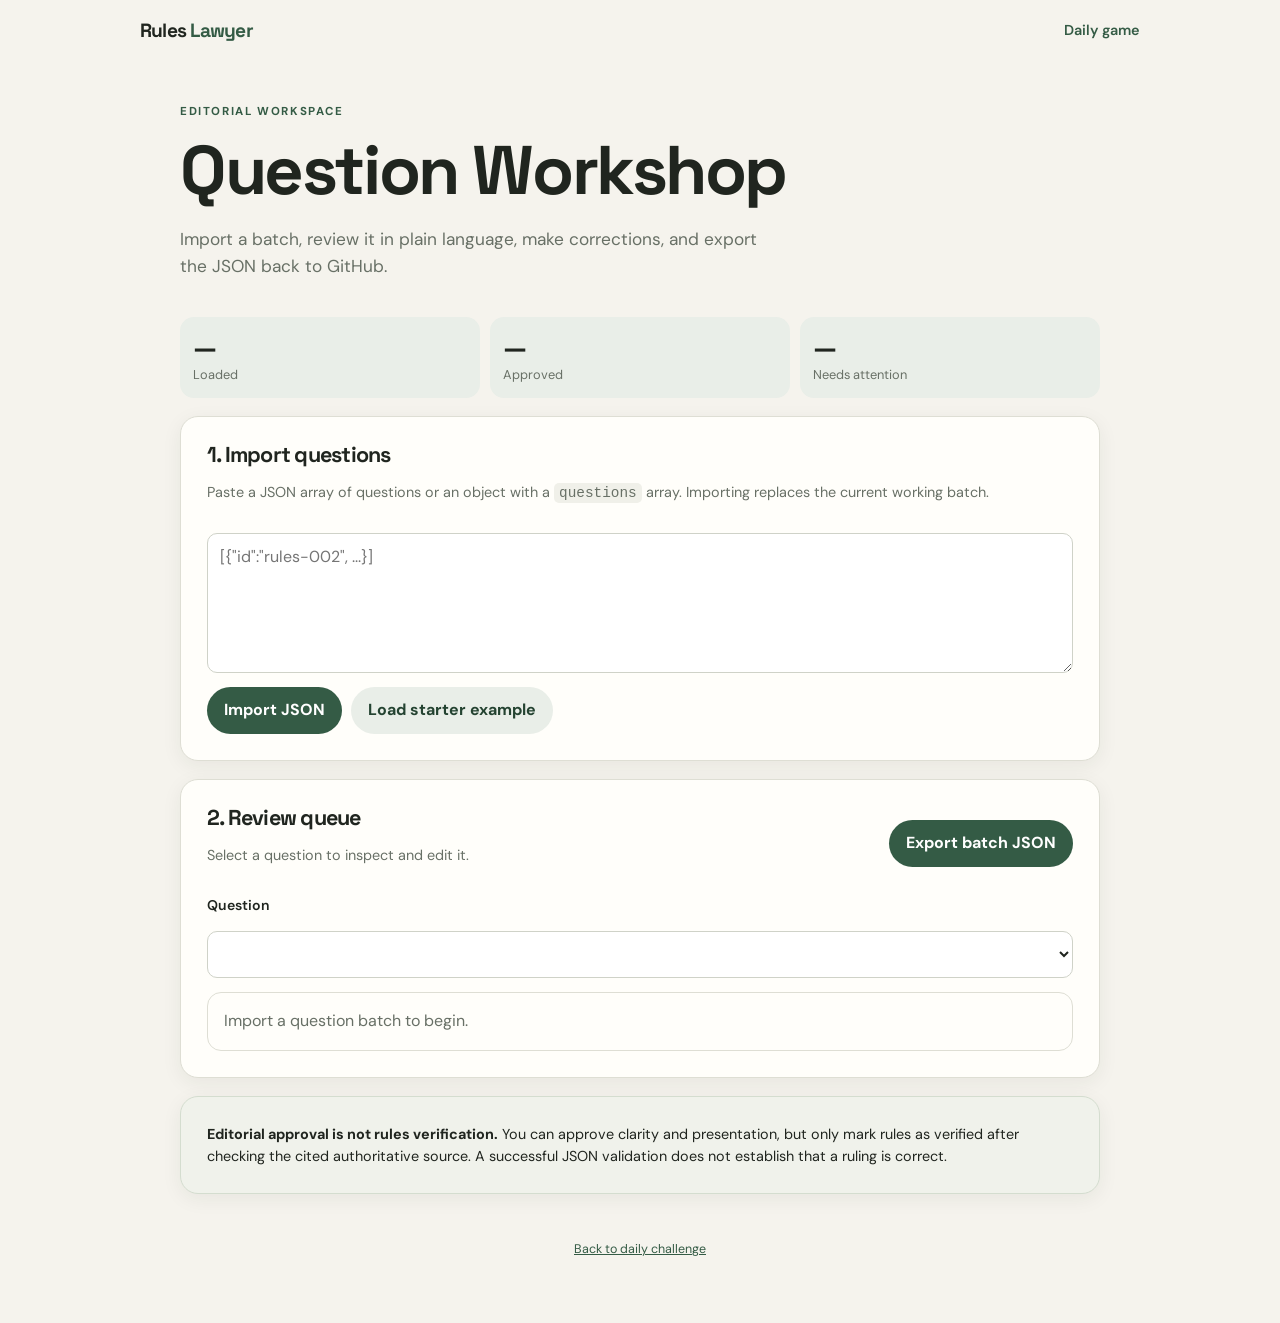
==== workshop.html @ 4f331598 "Add files via upload" ====
<!doctype html>
<html lang="en">
<head>
  <meta charset="utf-8">
  <meta name="viewport" content="width=device-width, initial-scale=1, viewport-fit=cover">
  <meta name="theme-color" content="#f5f3ed">
  <meta name="description" content="Review, correct, preview, and export Rules Lawyer daily puzzle questions.">
  <title>Rules Lawyer — Workshop</title>
  <link rel="stylesheet" href="styles.css">
</head>
<body>
  <header class="site-header">
    <a class="brand" href="index.html">Rules <span>Lawyer</span></a>
    <nav><a href="index.html">Daily game</a></nav>
  </header>
  <main class="container">
    <section class="hero compact">
      <p class="eyebrow">EDITORIAL WORKSPACE</p>
      <h1>Question Workshop</h1>
      <p class="lede">Import a batch, review it in plain language, make corrections, and export the JSON back to GitHub.</p>
    </section>

    <section class="stats-grid" aria-label="Question counts">
      <div class="stat"><strong id="count-total">—</strong><span>Loaded</span></div>
      <div class="stat"><strong id="count-approved">—</strong><span>Approved</span></div>
      <div class="stat"><strong id="count-review">—</strong><span>Needs attention</span></div>
    </section>

    <section class="panel stack">
      <div>
        <h2>1. Import questions</h2>
        <p class="muted">Paste a JSON array of questions or an object with a <code>questions</code> array. Importing replaces the current working batch.</p>
      </div>
      <textarea id="import-json" rows="5" autocapitalize="off" spellcheck="false" placeholder='[{"id":"rules-002", ...}]'></textarea>
      <div class="button-row">
        <button id="import-button" class="button primary">Import JSON</button>
        <button id="load-example" class="button secondary">Load starter example</button>
      </div>
      <p id="import-message" class="message" role="status"></p>
    </section>

    <section class="panel stack">
      <div class="section-heading">
        <div><h2>2. Review queue</h2><p class="muted">Select a question to inspect and edit it.</p></div>
        <button id="export-button" class="button primary">Export batch JSON</button>
      </div>
      <label for="question-select">Question</label>
      <select id="question-select"></select>
      <div id="review-card" class="review-card empty">Import a question batch to begin.</div>
    </section>

    <section class="panel stack" id="editor-panel" hidden>
      <div><h2>3. Edit question</h2><p class="muted">These fields are saved as a local working draft. Export to make the repository copy authoritative.</p></div>
      <div class="form-grid">
        <label>Question ID<input id="edit-id"></label>
        <label>Category<input id="edit-category"></label>
        <label>Difficulty
          <select id="edit-difficulty">
            <option>beginner</option><option>intermediate</option><option>advanced</option>
          </select>
        </label>
        <label>Format<input id="edit-format" placeholder="two-player, Commander, etc."></label>
      </div>
      <label>Scenario<textarea id="edit-scenario" rows="4"></textarea></label>
      <label>Question prompt<textarea id="edit-prompt" rows="2"></textarea></label>
      <div class="stack" id="answer-fields"></div>
      <label>Correct answer
        <select id="edit-answer"></select>
      </label>
      <label>Explanation<textarea id="edit-explanation" rows="5"></textarea></label>
      <label>Learning takeaway<textarea id="edit-takeaway" rows="2"></textarea></label>
      <label>Rules references <span class="muted">(one per line; include CR/IPG/MTR prefix where applicable)</span><textarea id="edit-rules" rows="3"></textarea></label>
      <div class="form-grid">
        <label>Content status
          <select id="edit-status">
            <option value="draft">Draft</option>
            <option value="editorial_review">Editorial review</option>
            <option value="rules_review">Rules review</option>
            <option value="correction_needed">Correction needed</option>
            <option value="approved">Approved</option>
            <option value="rejected">Rejected</option>
          </select>
        </label>
        <label>Rules verification
          <select id="edit-verification">
            <option value="unverified">Unverified</option>
            <option value="needs_expert">Needs expert review</option>
            <option value="verified">Verified by rules reviewer</option>
          </select>
        </label>
      </div>
      <label>Reviewer notes<textarea id="edit-notes" rows="3" placeholder="What should be checked or changed?"></textarea></label>
      <div class="button-row">
        <button id="save-edit" class="button primary">Save local draft</button>
        <button id="copy-review" class="button secondary">Copy review notes</button>
      </div>
      <p id="edit-message" class="message" role="status"></p>
    </section>

    <section class="panel stack" id="preview-panel" hidden>
      <h2>4. Player preview</h2>
      <div id="player-preview"></div>
    </section>

    <section class="panel notice">
      <strong>Editorial approval is not rules verification.</strong>
      You can approve clarity and presentation, but only mark rules as verified after checking the cited authoritative source. A successful JSON validation does not establish that a ruling is correct.
    </section>

    <footer class="site-footer"><a href="index.html">Back to daily challenge</a></footer>
  </main>
  <script type="module" src="src/workshop.js"></script>
</body>
</html>
---- styles.css ----
@import url('https://fonts.googleapis.com/css2?family=DM+Sans:wght@400;500;600;700&family=Space+Grotesk:wght@500;600;700&display=swap');

:root {
  color-scheme: light;
  --ink: #20251f;
  --muted: #687066;
  --paper: #f5f3ed;
  --panel: #fffefa;
  --line: #deded4;
  --accent: #345b45;
  --accent-dark: #244331;
  --soft: #e9eee8;
  --warning: #8a5a16;
  --danger: #a33c35;
  font-family: "DM Sans", system-ui, sans-serif;
}
* { box-sizing: border-box; }
body { margin: 0; background: var(--paper); color: var(--ink); line-height: 1.55; }
a { color: var(--accent); }
button, input, textarea, select { font: inherit; }
.site-header { max-width: 1040px; margin: auto; padding: 18px 20px; display: flex; justify-content: space-between; align-items: center; }
.brand { color: var(--ink); text-decoration: none; font: 700 1.2rem "Space Grotesk", sans-serif; letter-spacing: -.04em; }
.brand span { color: var(--accent); }
.site-header nav a { font-size: .9rem; font-weight: 600; text-decoration: none; }
.container { width: min(100% - 32px, 920px); margin: 0 auto; padding-bottom: 36px; }
.container.narrow { max-width: 680px; }
.hero { padding: 46px 0 28px; }
.hero.compact { padding: 30px 0 20px; }
.eyebrow { color: var(--accent); font-size: .72rem; font-weight: 700; letter-spacing: .14em; }
h1, h2, h3 { font-family: "Space Grotesk", sans-serif; line-height: 1.12; letter-spacing: -.035em; }
h1 { font-size: clamp(2.4rem, 8vw, 4.3rem); margin: 10px 0 14px; }
h2 { font-size: 1.35rem; margin: 0; }
h3 { font-size: 1.05rem; margin: 0; }
.lede { max-width: 590px; color: var(--muted); font-size: 1.08rem; }
.panel { background: var(--panel); border: 1px solid var(--line); border-radius: 18px; padding: clamp(18px, 4vw, 26px); margin: 18px 0; box-shadow: 0 5px 20px #242a2010; }
.stack { display: flex; flex-direction: column; gap: 14px; }
.muted, .message { color: var(--muted); font-size: .9rem; }
.message:empty { display: none; }
.stats-grid { display: grid; grid-template-columns: repeat(3, 1fr); gap: 10px; }
.stat { background: var(--soft); border-radius: 14px; padding: 13px; display: flex; flex-direction: column; }
.stat strong { font: 700 1.7rem "Space Grotesk", sans-serif; }
.stat span { color: var(--muted); font-size: .8rem; }
label { display: flex; flex-direction: column; gap: 6px; font-size: .88rem; font-weight: 600; }
input, textarea, select { width: 100%; border: 1px solid #cfd2c8; border-radius: 10px; padding: 11px 12px; background: white; color: var(--ink); min-width: 0; }
textarea { resize: vertical; line-height: 1.45; }
input:focus, textarea:focus, select:focus, button:focus-visible { outline: 3px solid #9dbba5; outline-offset: 2px; }
.button-row { display: flex; flex-wrap: wrap; gap: 9px; }
.button { border: 0; border-radius: 999px; padding: 11px 17px; font-weight: 700; cursor: pointer; min-height: 44px; }
.button.primary { background: var(--accent); color: white; }
.button.primary:hover { background: var(--accent-dark); }
.button.secondary { background: var(--soft); color: var(--accent-dark); }
.section-heading { display: flex; justify-content: space-between; align-items: center; gap: 12px; flex-wrap: wrap; }
.review-card { border: 1px solid var(--line); border-radius: 14px; padding: 16px; display: flex; flex-direction: column; gap: 12px; }
.review-card.empty { color: var(--muted); }
.pills { display: flex; flex-wrap: wrap; gap: 6px; }
.pill { display: inline-block; padding: 4px 9px; border-radius: 999px; background: var(--soft); color: var(--accent-dark); font-size: .75rem; font-weight: 700; }
.status { color: var(--warning); }
.status.approved { color: var(--accent); }
.status.rejected, .status.correction_needed { color: var(--danger); }
.answer-list { display: grid; gap: 8px; }
.answer-option { border: 1px solid var(--line); border-radius: 11px; padding: 11px; display: flex; gap: 10px; align-items: flex-start; }
.answer-option strong { min-width: 1.2rem; }
.answer-option.correct { border-color: #8eae96; background: #f0f5ef; }
.form-grid { display: grid; grid-template-columns: repeat(2, minmax(0, 1fr)); gap: 12px; }
.notice { background: #f0f2eb; border-color: #d4ddcf; font-size: .9rem; }
.site-footer { color: var(--muted); font-size: .78rem; padding: 28px 0; text-align: center; }
.site-footer p { margin: 5px 0; }
.loading { color: var(--muted); }
.feedback { padding: 14px; border-radius: 12px; background: var(--soft); }
.feedback.correct { background: #e8f2e9; }
.feedback.incorrect { background: #f7ece8; }
.choice { display: flex; gap: 10px; align-items: flex-start; padding: 13px; border: 1px solid var(--line); border-radius: 12px; cursor: pointer; }
.choice input { width: auto; margin-top: 4px; }
.choice:has(input:checked) { border-color: var(--accent); background: #f0f4ef; }
[hidden] { display: none !important; }
code { background: #f0f0e9; padding: 2px 5px; border-radius: 5px; }
@media (max-width: 560px) {
  .form-grid { grid-template-columns: 1fr; }
  .section-heading { align-items: stretch; }
  .section-heading .button { width: 100%; }
  .hero { padding-top: 30px; }
}
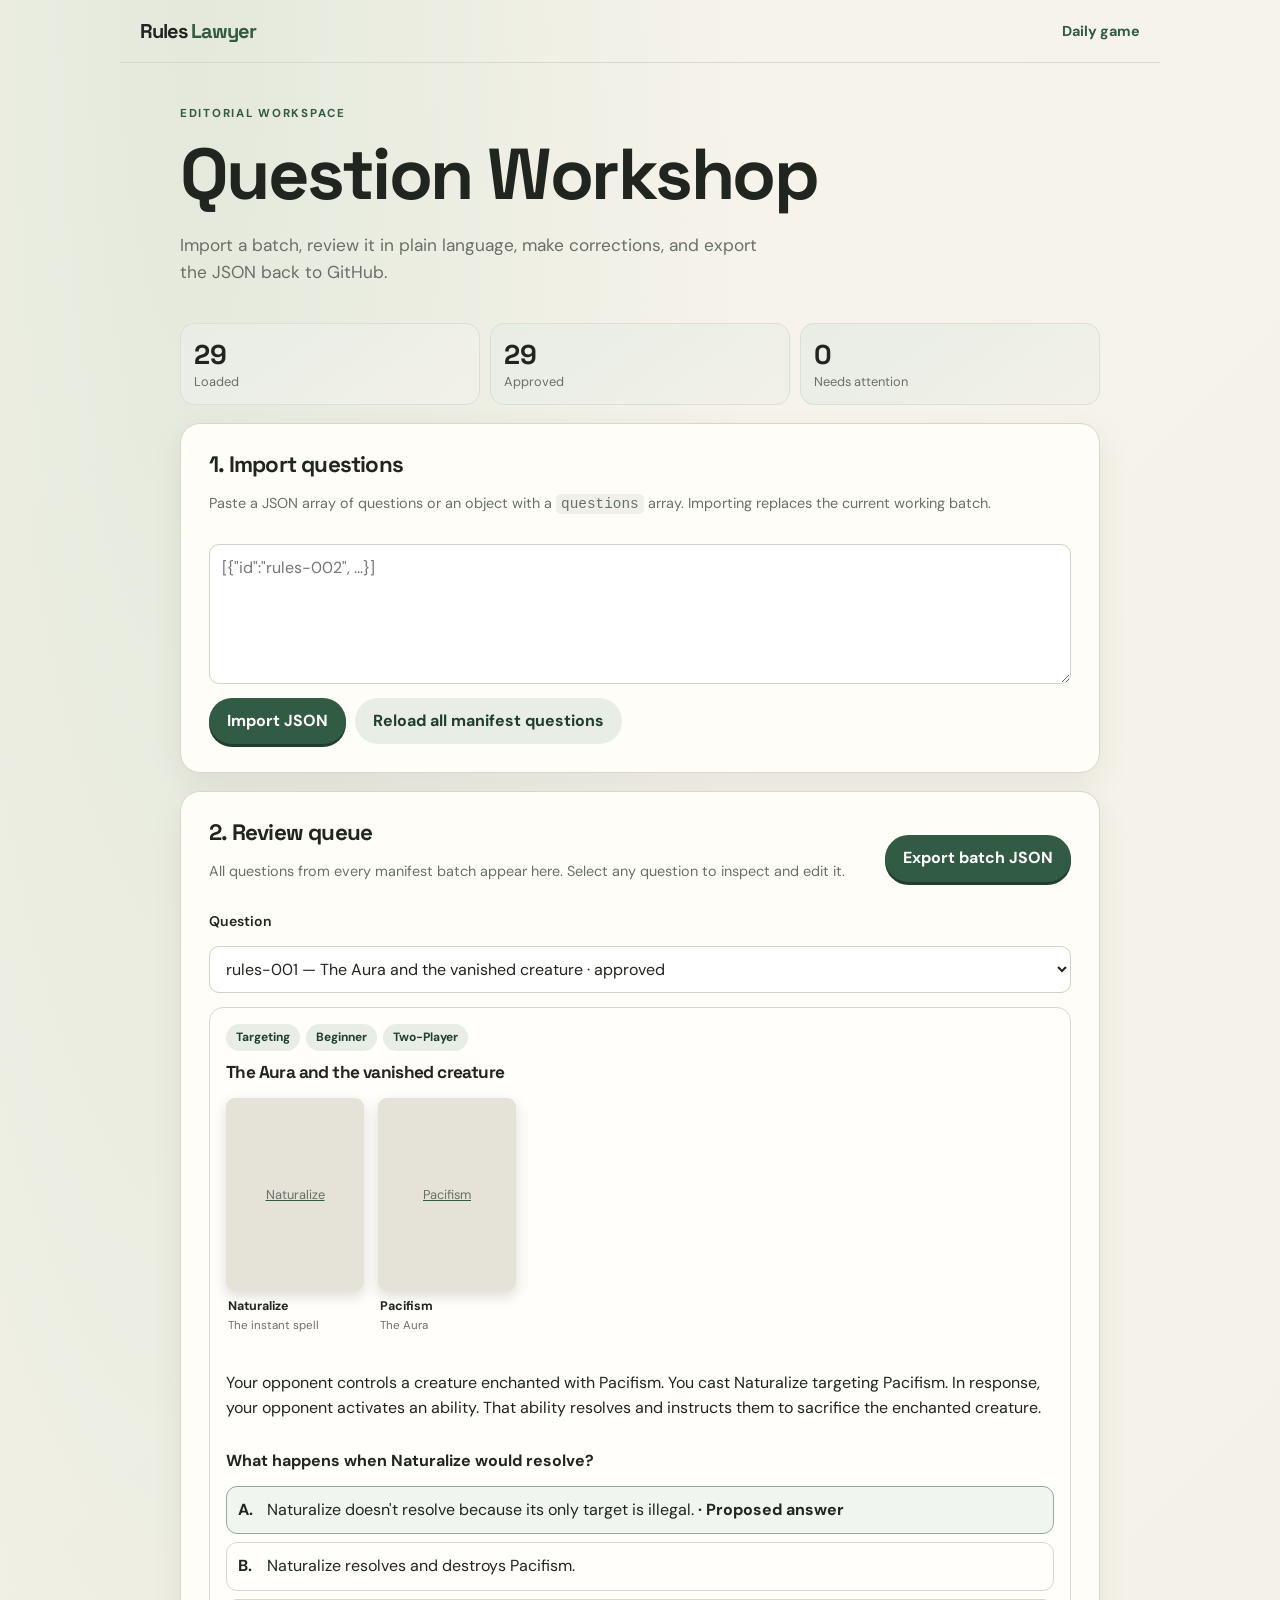
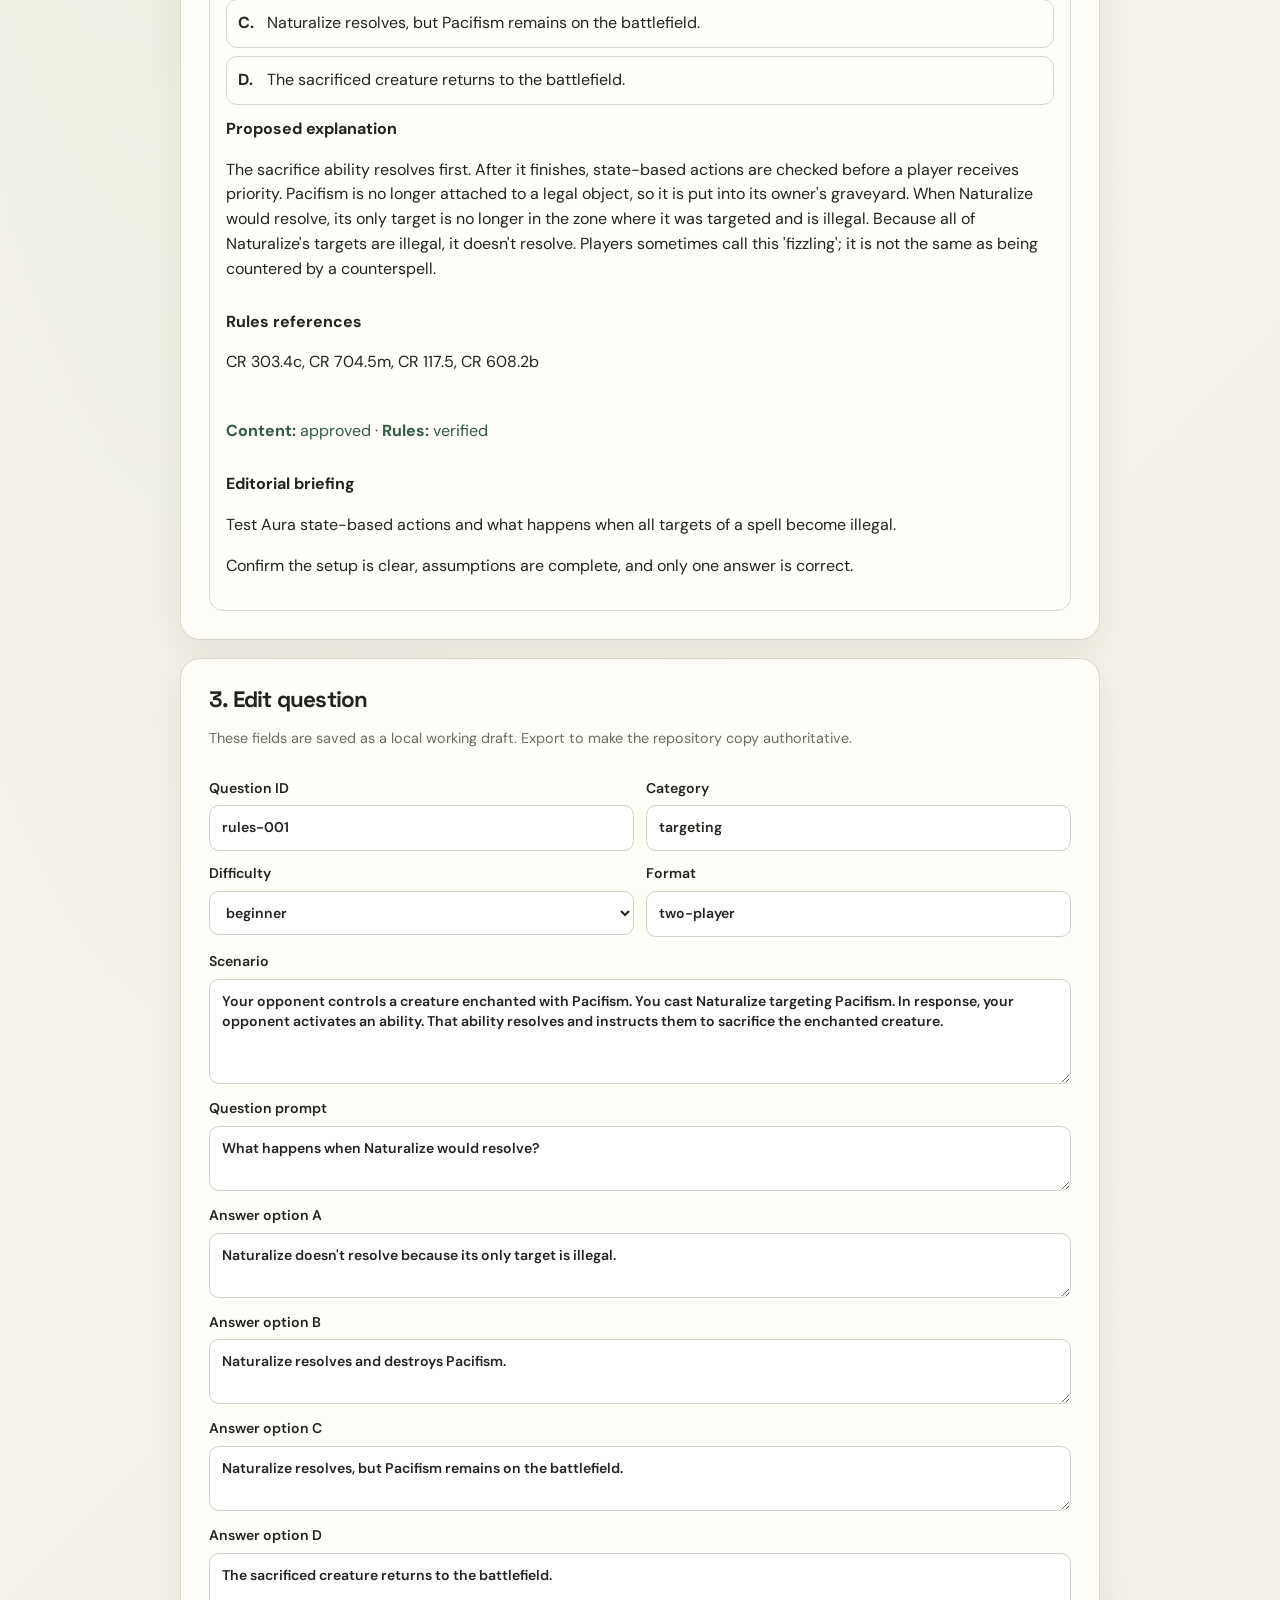
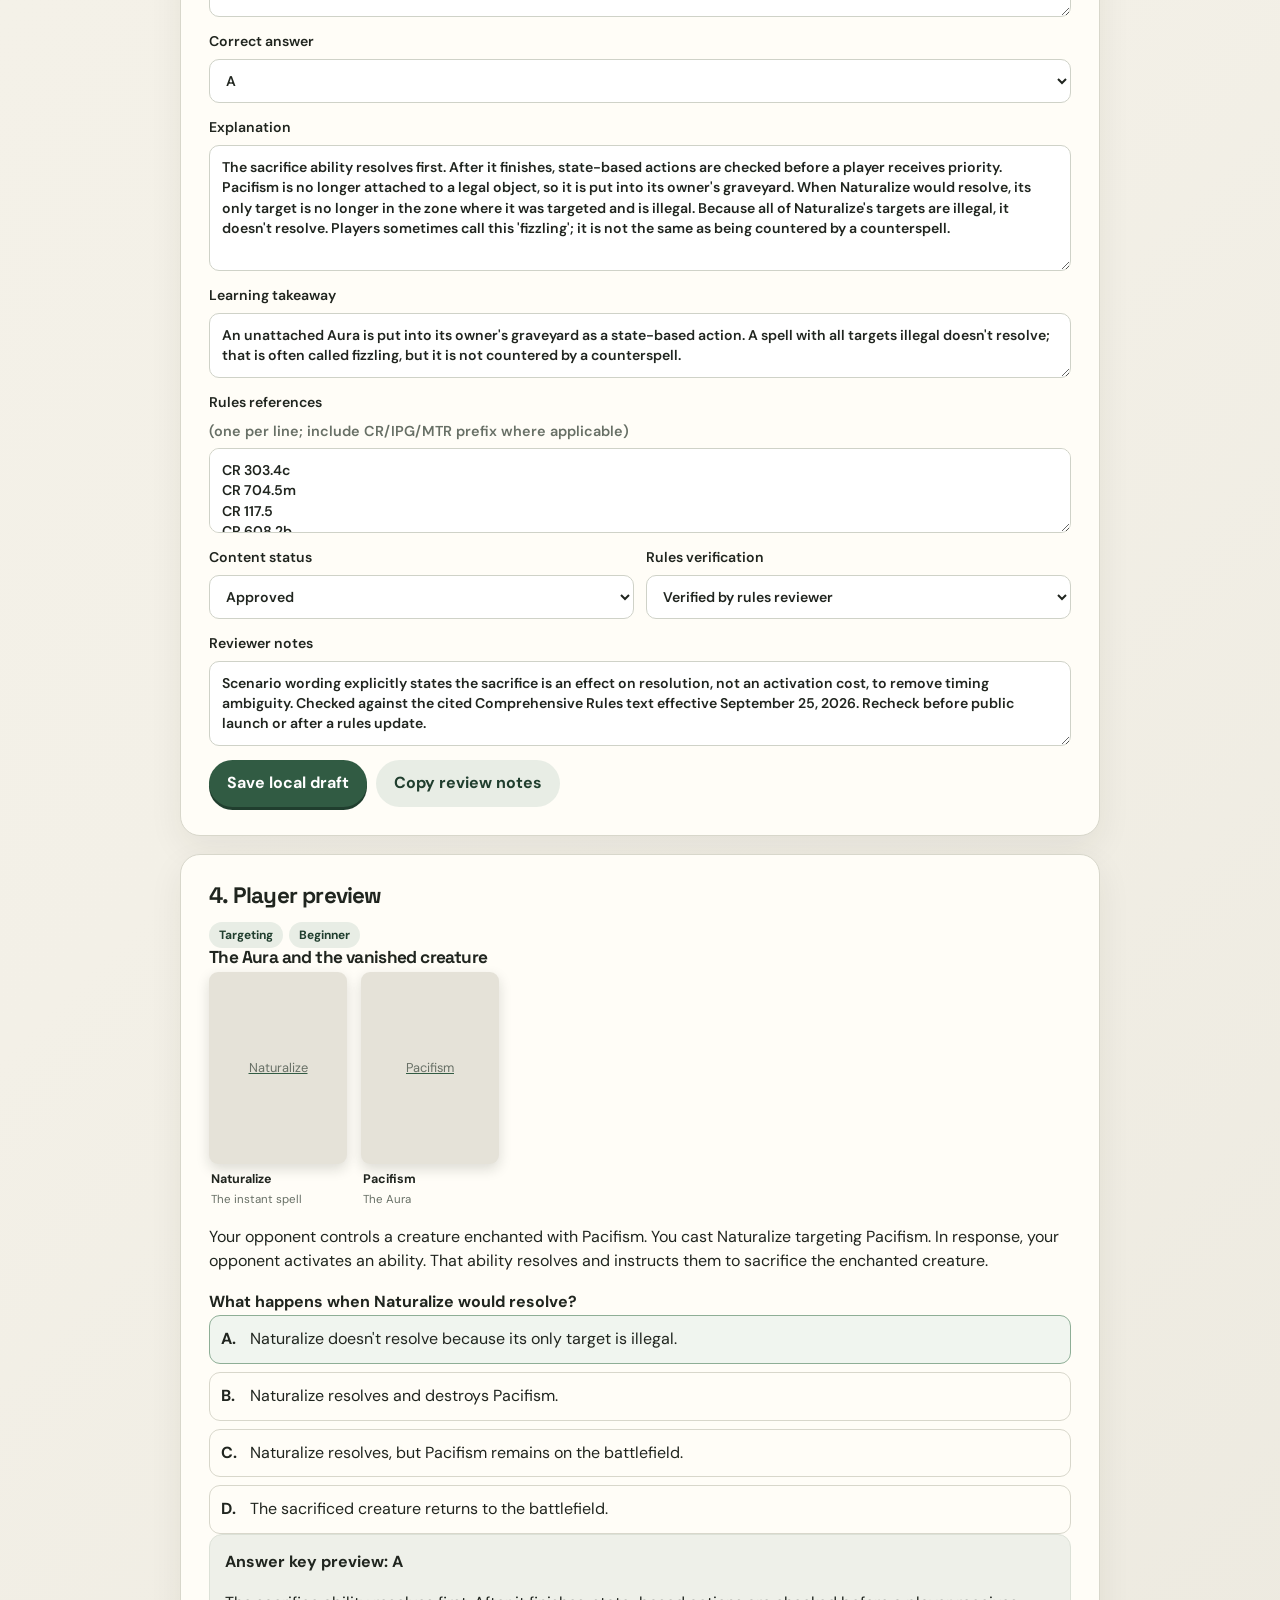
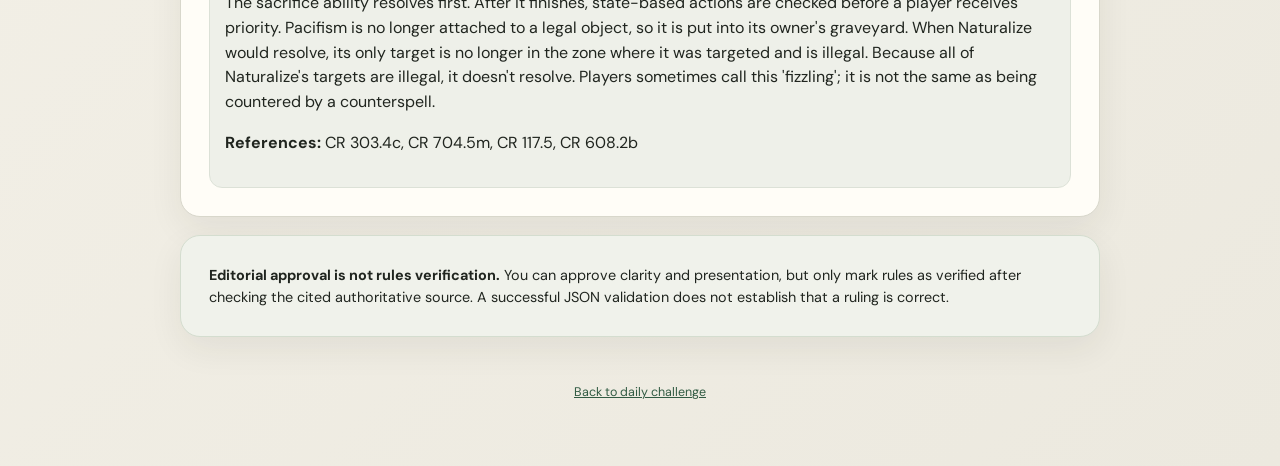
==== commit a057c3d8: "Add files via upload" ====
--- a/workshop.html
+++ b/workshop.html
@@ -34,14 +34,14 @@
       <textarea id="import-json" rows="5" autocapitalize="off" spellcheck="false" placeholder='[{"id":"rules-002", ...}]'></textarea>
       <div class="button-row">
         <button id="import-button" class="button primary">Import JSON</button>
-        <button id="load-example" class="button secondary">Load starter example</button>
+        <button id="load-example" class="button secondary">Reload all manifest questions</button>
       </div>
       <p id="import-message" class="message" role="status"></p>
     </section>
 
     <section class="panel stack">
       <div class="section-heading">
-        <div><h2>2. Review queue</h2><p class="muted">Select a question to inspect and edit it.</p></div>
+        <div><h2>2. Review queue</h2><p class="muted">All questions from every manifest batch appear here. Select any question to inspect and edit it.</p></div>
         <button id="export-button" class="button primary">Export batch JSON</button>
       </div>
       <label for="question-select">Question</label>
--- a/styles.css
+++ b/styles.css
@@ -4,74 +4,93 @@
   color-scheme: light;
   --ink: #20251f;
   --muted: #687066;
-  --paper: #f5f3ed;
-  --panel: #fffefa;
-  --line: #deded4;
-  --accent: #345b45;
-  --accent-dark: #244331;
-  --soft: #e9eee8;
+  --paper: #f3f0e7;
+  --panel: #fffdf7;
+  --line: #d8d7cb;
+  --accent: #315b43;
+  --accent-dark: #203e2e;
+  --gold: #b78a3b;
+  --soft: #e8ede5;
   --warning: #8a5a16;
   --danger: #a33c35;
   font-family: "DM Sans", system-ui, sans-serif;
 }
 * { box-sizing: border-box; }
-body { margin: 0; background: var(--paper); color: var(--ink); line-height: 1.55; }
+body {
+  margin: 0; color: var(--ink); line-height: 1.55;
+  background:
+    radial-gradient(ellipse at 15% 0%, #e4e9dc 0, transparent 35rem),
+    linear-gradient(135deg, #f7f4eb 0%, var(--paper) 65%, #ece9df 100%);
+}
 a { color: var(--accent); }
 button, input, textarea, select { font: inherit; }
-.site-header { max-width: 1040px; margin: auto; padding: 18px 20px; display: flex; justify-content: space-between; align-items: center; }
-.brand { color: var(--ink); text-decoration: none; font: 700 1.2rem "Space Grotesk", sans-serif; letter-spacing: -.04em; }
+.site-header {
+  max-width: 1040px; margin: auto; padding: 18px 20px;
+  display: flex; justify-content: space-between; align-items: center;
+  border-bottom: 1px solid #d9d8ce;
+}
+.brand { color: var(--ink); text-decoration: none; font: 700 1.25rem "Space Grotesk", sans-serif; letter-spacing: -.05em; }
 .brand span { color: var(--accent); }
-.site-header nav a { font-size: .9rem; font-weight: 600; text-decoration: none; }
+.site-header nav a { font-size: .9rem; font-weight: 700; text-decoration: none; }
 .container { width: min(100% - 32px, 920px); margin: 0 auto; padding-bottom: 36px; }
-.container.narrow { max-width: 680px; }
+.container.narrow { max-width: 700px; }
 .hero { padding: 46px 0 28px; }
 .hero.compact { padding: 30px 0 20px; }
-.eyebrow { color: var(--accent); font-size: .72rem; font-weight: 700; letter-spacing: .14em; }
+.eyebrow { color: var(--accent); font-size: .72rem; font-weight: 700; letter-spacing: .15em; }
 h1, h2, h3 { font-family: "Space Grotesk", sans-serif; line-height: 1.12; letter-spacing: -.035em; }
-h1 { font-size: clamp(2.4rem, 8vw, 4.3rem); margin: 10px 0 14px; }
-h2 { font-size: 1.35rem; margin: 0; }
-h3 { font-size: 1.05rem; margin: 0; }
+h1 { font-size: clamp(2.5rem, 8vw, 4.5rem); margin: 10px 0 14px; }
+h2 { font-size: 1.4rem; margin: 0; }
+h3 { font-size: 1.08rem; margin: 0; }
 .lede { max-width: 590px; color: var(--muted); font-size: 1.08rem; }
-.panel { background: var(--panel); border: 1px solid var(--line); border-radius: 18px; padding: clamp(18px, 4vw, 26px); margin: 18px 0; box-shadow: 0 5px 20px #242a2010; }
+.panel { background: var(--panel); border: 1px solid var(--line); border-radius: 20px; padding: clamp(18px, 4vw, 28px); margin: 18px 0; box-shadow: 0 12px 34px #252a1c12; }
 .stack { display: flex; flex-direction: column; gap: 14px; }
 .muted, .message { color: var(--muted); font-size: .9rem; }
 .message:empty { display: none; }
 .stats-grid { display: grid; grid-template-columns: repeat(3, 1fr); gap: 10px; }
-.stat { background: var(--soft); border-radius: 14px; padding: 13px; display: flex; flex-direction: column; }
+.stat { background: linear-gradient(145deg, #e8ede5, #f2f1e9); border: 1px solid #d9e0d5; border-radius: 14px; padding: 13px; display: flex; flex-direction: column; }
 .stat strong { font: 700 1.7rem "Space Grotesk", sans-serif; }
 .stat span { color: var(--muted); font-size: .8rem; }
 label { display: flex; flex-direction: column; gap: 6px; font-size: .88rem; font-weight: 600; }
 input, textarea, select { width: 100%; border: 1px solid #cfd2c8; border-radius: 10px; padding: 11px 12px; background: white; color: var(--ink); min-width: 0; }
 textarea { resize: vertical; line-height: 1.45; }
-input:focus, textarea:focus, select:focus, button:focus-visible { outline: 3px solid #9dbba5; outline-offset: 2px; }
+input:focus, textarea:focus, select:focus, button:focus-visible { outline: 3px solid #a9c2a9; outline-offset: 2px; }
 .button-row { display: flex; flex-wrap: wrap; gap: 9px; }
-.button { border: 0; border-radius: 999px; padding: 11px 17px; font-weight: 700; cursor: pointer; min-height: 44px; }
-.button.primary { background: var(--accent); color: white; }
+.button { border: 0; border-radius: 999px; padding: 11px 18px; font-weight: 700; cursor: pointer; min-height: 46px; }
+.button.primary { background: var(--accent); color: white; box-shadow: 0 3px 0 var(--accent-dark); }
 .button.primary:hover { background: var(--accent-dark); }
 .button.secondary { background: var(--soft); color: var(--accent-dark); }
+.button:disabled { opacity: .55; cursor: not-allowed; }
 .section-heading { display: flex; justify-content: space-between; align-items: center; gap: 12px; flex-wrap: wrap; }
-.review-card { border: 1px solid var(--line); border-radius: 14px; padding: 16px; display: flex; flex-direction: column; gap: 12px; }
+.review-card { border: 1px solid var(--line); border-radius: 14px; padding: 16px; display: flex; flex-direction: column; gap: 12px; background: #fffefa; }
 .review-card.empty { color: var(--muted); }
 .pills { display: flex; flex-wrap: wrap; gap: 6px; }
-.pill { display: inline-block; padding: 4px 9px; border-radius: 999px; background: var(--soft); color: var(--accent-dark); font-size: .75rem; font-weight: 700; }
+.pill { display: inline-block; padding: 4px 10px; border-radius: 999px; background: #e8ede5; color: var(--accent-dark); font-size: .75rem; font-weight: 700; text-transform: capitalize; }
 .status { color: var(--warning); }
 .status.approved { color: var(--accent); }
 .status.rejected, .status.correction_needed { color: var(--danger); }
 .answer-list { display: grid; gap: 8px; }
 .answer-option { border: 1px solid var(--line); border-radius: 11px; padding: 11px; display: flex; gap: 10px; align-items: flex-start; }
+.answer-option.correct { border-color: #8eae96; background: #f0f5ef; }
 .answer-option strong { min-width: 1.2rem; }
-.answer-option.correct { border-color: #8eae96; background: #f0f5ef; }
 .form-grid { display: grid; grid-template-columns: repeat(2, minmax(0, 1fr)); gap: 12px; }
 .notice { background: #f0f2eb; border-color: #d4ddcf; font-size: .9rem; }
 .site-footer { color: var(--muted); font-size: .78rem; padding: 28px 0; text-align: center; }
 .site-footer p { margin: 5px 0; }
 .loading { color: var(--muted); }
-.feedback { padding: 14px; border-radius: 12px; background: var(--soft); }
-.feedback.correct { background: #e8f2e9; }
-.feedback.incorrect { background: #f7ece8; }
-.choice { display: flex; gap: 10px; align-items: flex-start; padding: 13px; border: 1px solid var(--line); border-radius: 12px; cursor: pointer; }
-.choice input { width: auto; margin-top: 4px; }
+.feedback { padding: 15px; border-radius: 13px; background: #eef0e9; border: 1px solid #dce1d7; }
+.feedback.correct { background: #e8f2e9; border-color: #c6dcc8; }
+.feedback.incorrect { background: #f7ece8; border-color: #ead1c9; }
+.choice { display: flex; gap: 10px; align-items: flex-start; padding: 14px; border: 1px solid var(--line); border-radius: 12px; cursor: pointer; background: #fffefa; transition: border-color .15s, background .15s; }
+.choice input { width: auto; margin-top: 4px; accent-color: var(--accent); }
 .choice:has(input:checked) { border-color: var(--accent); background: #f0f4ef; }
+.card-strip { display: flex; flex-wrap: wrap; gap: 14px; align-items: flex-start; margin: 4px 0 8px; }
+.card-figure { margin: 0; width: min(31%, 138px); min-width: 92px; }
+.card-image-link { display: block; border-radius: 9px; overflow: hidden; background: #e5e2d8; aspect-ratio: 63 / 88; box-shadow: 0 5px 13px #161a1426; }
+.card-image-link img { display: block; width: 100%; height: 100%; object-fit: cover; }
+.card-image-placeholder { height: 100%; display: grid; place-items: center; padding: 8px; text-align: center; color: var(--muted); font-size: .8rem; }
+.card-figure figcaption { display: flex; flex-direction: column; gap: 1px; padding: 6px 2px 0; font-size: .78rem; }
+.card-figure figcaption span { color: var(--muted); font-size: .72rem; }
+.card-credit { color: var(--muted); font-size: .72rem; margin: 0; }
 [hidden] { display: none !important; }
 code { background: #f0f0e9; padding: 2px 5px; border-radius: 5px; }
 @media (max-width: 560px) {
@@ -79,4 +98,9 @@
   .section-heading { align-items: stretch; }
   .section-heading .button { width: 100%; }
   .hero { padding-top: 30px; }
+  .card-figure { width: 29%; min-width: 84px; }
 }
+
+.game-heading { align-items: center; }
+.game-heading .button { flex: 0 0 auto; min-height: 40px; padding: 8px 14px; font-size: .85rem; }
+@media (max-width: 560px) { .game-heading { align-items: stretch; } .game-heading .button { width: 100%; } }
